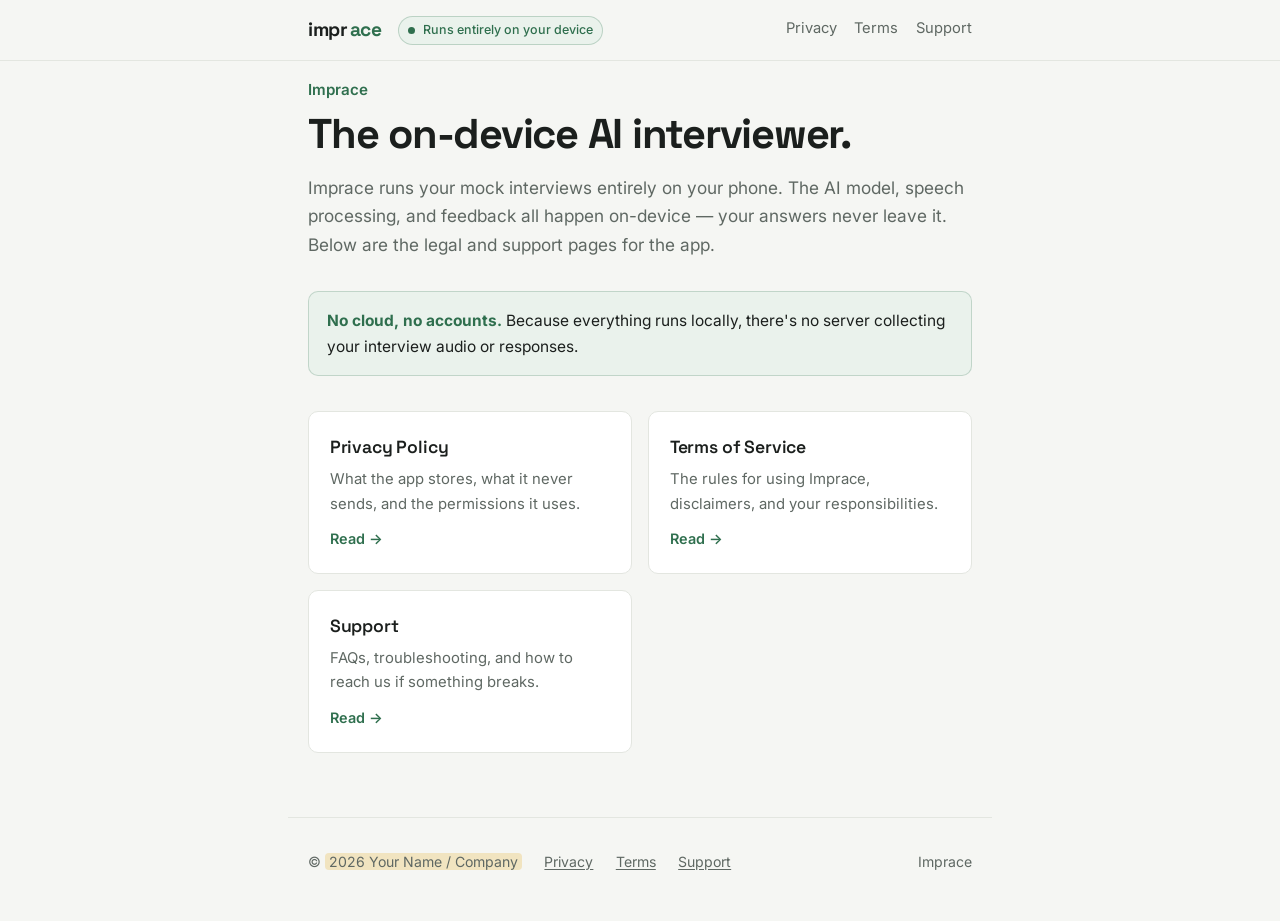
==== index.html @ 3a984e1f "Add legal and support pages" ====
<!DOCTYPE html>
<html lang="en">
<head>
  <meta charset="UTF-8" />
  <meta name="viewport" content="width=device-width, initial-scale=1, viewport-fit=cover" />
  <title>Imprace — Legal & Support</title>
  <meta name="description" content="Privacy policy, terms of service, and support for Imprace, the on-device AI interviewer app." />
  <link rel="stylesheet" href="style.css" />
</head>
<body>
  <header class="site-header">
    <div class="bar">
      <a class="brand" href="index.html">impr<span class="dot">ace</span></a>
      <span class="ondevice"><span class="led"></span> Runs entirely on your device</span>
      <nav class="pages">
        <a href="privacy-policy.html">Privacy</a>
        <a href="terms-of-service.html">Terms</a>
        <a href="support.html">Support</a>
      </nav>
    </div>
  </header>

  <main class="hero">
    <p class="kicker">Imprace</p>
    <h1 class="page-title">The on-device AI interviewer.</h1>
    <p class="lede">
      Imprace runs your mock interviews entirely on your phone. The AI model, speech
      processing, and feedback all happen on-device — your answers never leave it.
      Below are the legal and support pages for the app.
    </p>

    <div class="callout">
      <strong>No cloud, no accounts.</strong> Because everything runs locally, there's
      no server collecting your interview audio or responses.
    </div>

    <div class="cards">
      <a class="card" href="privacy-policy.html">
        <h2>Privacy Policy</h2>
        <p>What the app stores, what it never sends, and the permissions it uses.</p>
        <span class="go">Read →</span>
      </a>
      <a class="card" href="terms-of-service.html">
        <h2>Terms of Service</h2>
        <p>The rules for using Imprace, disclaimers, and your responsibilities.</p>
        <span class="go">Read →</span>
      </a>
      <a class="card" href="support.html">
        <h2>Support</h2>
        <p>FAQs, troubleshooting, and how to reach us if something breaks.</p>
        <span class="go">Read →</span>
      </a>
    </div>
  </main>

  <footer>
    <span>© <span class="fill">2026 Your Name / Company</span></span>
    <a href="privacy-policy.html">Privacy</a>
    <a href="terms-of-service.html">Terms</a>
    <a href="support.html">Support</a>
    <span class="spacer">Imprace</span>
  </footer>
</body>
</html>
---- style.css ----
/* Imprace — shared styles for legal & support pages
   Palette and type are chosen around the product's identity:
   an AI interviewer that runs entirely on the device. Calm,
   grounded, technical-but-trustworthy. Not a marketing site. */

@import url('https://fonts.googleapis.com/css2?family=Inter:wght@400;500;600&family=Space+Grotesk:wght@500;600;700&display=swap');

:root {
  --paper:    #f5f6f3;
  --surface:  #ffffff;
  --ink:      #1b1f1d;
  --muted:    #5f6863;
  --line:     #e3e6e0;
  --accent:   #2f6f4e;   /* grounded forest green — "safe, local" */
  --accent-soft: #eaf2ec;

  --sans: 'Inter', system-ui, -apple-system, Segoe UI, sans-serif;
  --display: 'Space Grotesk', var(--sans);

  --wrap: 44rem;         /* ~keeps line length readable */
  --radius: 10px;
}

@media (prefers-color-scheme: dark) {
  :root {
    --paper:   #14171a;
    --surface: #1b1f22;
    --ink:     #e8ece9;
    --muted:   #9aa39d;
    --line:    #2b3033;
    --accent:  #6bbf96;
    --accent-soft: #1e2a24;
  }
}

* { box-sizing: border-box; }

html { scroll-behavior: smooth; }
@media (prefers-reduced-motion: reduce) {
  html { scroll-behavior: auto; }
  * { animation: none !important; transition: none !important; }
}

body {
  margin: 0;
  background: var(--paper);
  color: var(--ink);
  font-family: var(--sans);
  font-size: 17px;
  line-height: 1.65;
  -webkit-font-smoothing: antialiased;
}

/* ---------- Header ---------- */
.site-header {
  border-bottom: 1px solid var(--line);
  background: color-mix(in srgb, var(--paper) 88%, transparent);
  backdrop-filter: saturate(1.2) blur(6px);
  position: sticky;
  top: 0;
  z-index: 10;
}
.site-header .bar {
  max-width: var(--wrap);
  margin: 0 auto;
  padding: 0.9rem 1.25rem;
  display: flex;
  align-items: center;
  gap: 1rem;
  flex-wrap: wrap;
}
.brand {
  display: inline-flex;
  align-items: baseline;
  gap: 0.15rem;
  font-family: var(--display);
  font-weight: 700;
  font-size: 1.2rem;
  letter-spacing: -0.02em;
  color: var(--ink);
  text-decoration: none;
}
.brand .dot { color: var(--accent); }

.ondevice {
  display: inline-flex;
  align-items: center;
  gap: 0.45rem;
  font-size: 0.78rem;
  color: var(--accent);
  background: var(--accent-soft);
  border: 1px solid color-mix(in srgb, var(--accent) 25%, transparent);
  padding: 0.2rem 0.6rem;
  border-radius: 999px;
  font-weight: 500;
}
.ondevice .led {
  width: 7px; height: 7px; border-radius: 50%;
  background: var(--accent);
  box-shadow: 0 0 0 0 color-mix(in srgb, var(--accent) 60%, transparent);
  animation: pulse 2.4s ease-out infinite;
}
@keyframes pulse {
  0%   { box-shadow: 0 0 0 0 color-mix(in srgb, var(--accent) 55%, transparent); }
  70%  { box-shadow: 0 0 0 6px transparent; }
  100% { box-shadow: 0 0 0 0 transparent; }
}

nav.pages {
  margin-left: auto;
  display: flex;
  gap: 1.1rem;
  font-size: 0.92rem;
}
nav.pages a {
  color: var(--muted);
  text-decoration: none;
  padding-bottom: 2px;
  border-bottom: 2px solid transparent;
}
nav.pages a:hover { color: var(--ink); }
nav.pages a[aria-current="page"] {
  color: var(--ink);
  border-bottom-color: var(--accent);
}

/* ---------- Content ---------- */
main {
  max-width: var(--wrap);
  margin: 0 auto;
  padding: 3rem 1.25rem 4rem;
}

.page-title {
  font-family: var(--display);
  font-weight: 700;
  font-size: clamp(1.9rem, 5vw, 2.6rem);
  line-height: 1.1;
  letter-spacing: -0.03em;
  margin: 0 0 0.4rem;
}
.updated {
  color: var(--muted);
  font-size: 0.9rem;
  margin: 0 0 2.5rem;
}

h2 {
  font-family: var(--display);
  font-weight: 600;
  font-size: 1.25rem;
  letter-spacing: -0.01em;
  margin: 2.6rem 0 0.6rem;
  scroll-margin-top: 5rem;
}
h3 {
  font-weight: 600;
  font-size: 1.02rem;
  margin: 1.6rem 0 0.4rem;
}

p, li { color: var(--ink); }
a { color: var(--accent); text-decoration: underline; text-underline-offset: 2px; }
ul, ol { padding-left: 1.3rem; }
li { margin: 0.35rem 0; }

.lede {
  font-size: 1.08rem;
  color: var(--muted);
  margin-bottom: 2rem;
}

/* callout used to highlight the on-device guarantee */
.callout {
  background: var(--accent-soft);
  border: 1px solid color-mix(in srgb, var(--accent) 22%, transparent);
  border-radius: var(--radius);
  padding: 1rem 1.15rem;
  margin: 1.6rem 0;
  font-size: 0.97rem;
}
.callout strong { color: var(--accent); }

/* editable placeholders authors must fill in */
.fill {
  background: color-mix(in srgb, #e9b949 30%, transparent);
  padding: 0 0.25rem;
  border-radius: 4px;
}
@media (prefers-color-scheme: dark) {
  .fill { background: color-mix(in srgb, #e9b949 22%, transparent); }
}

/* landing page cards */
.hero { padding-top: 1rem; }
.hero .kicker {
  color: var(--accent);
  font-weight: 600;
  font-size: 0.95rem;
  margin: 0 0 0.5rem;
}
.cards {
  display: grid;
  grid-template-columns: repeat(auto-fit, minmax(15rem, 1fr));
  gap: 1rem;
  margin-top: 2.2rem;
}
.card {
  display: block;
  background: var(--surface);
  border: 1px solid var(--line);
  border-radius: var(--radius);
  padding: 1.3rem;
  text-decoration: none;
  color: var(--ink);
  transition: border-color 0.15s ease, transform 0.15s ease;
}
.card:hover { border-color: var(--accent); transform: translateY(-2px); }
.card h2 { margin: 0 0 0.3rem; font-size: 1.1rem; }
.card p { margin: 0; color: var(--muted); font-size: 0.93rem; }
.card .go { color: var(--accent); font-weight: 600; font-size: 0.9rem; display: inline-block; margin-top: 0.7rem; }

/* ---------- Footer ---------- */
footer {
  border-top: 1px solid var(--line);
  max-width: var(--wrap);
  margin: 0 auto;
  padding: 2rem 1.25rem 3rem;
  color: var(--muted);
  font-size: 0.88rem;
  display: flex;
  gap: 1rem 1.4rem;
  flex-wrap: wrap;
  align-items: center;
}
footer a { color: var(--muted); }
footer a:hover { color: var(--ink); }
footer .spacer { margin-left: auto; }

:focus-visible {
  outline: 2px solid var(--accent);
  outline-offset: 2px;
  border-radius: 3px;
}
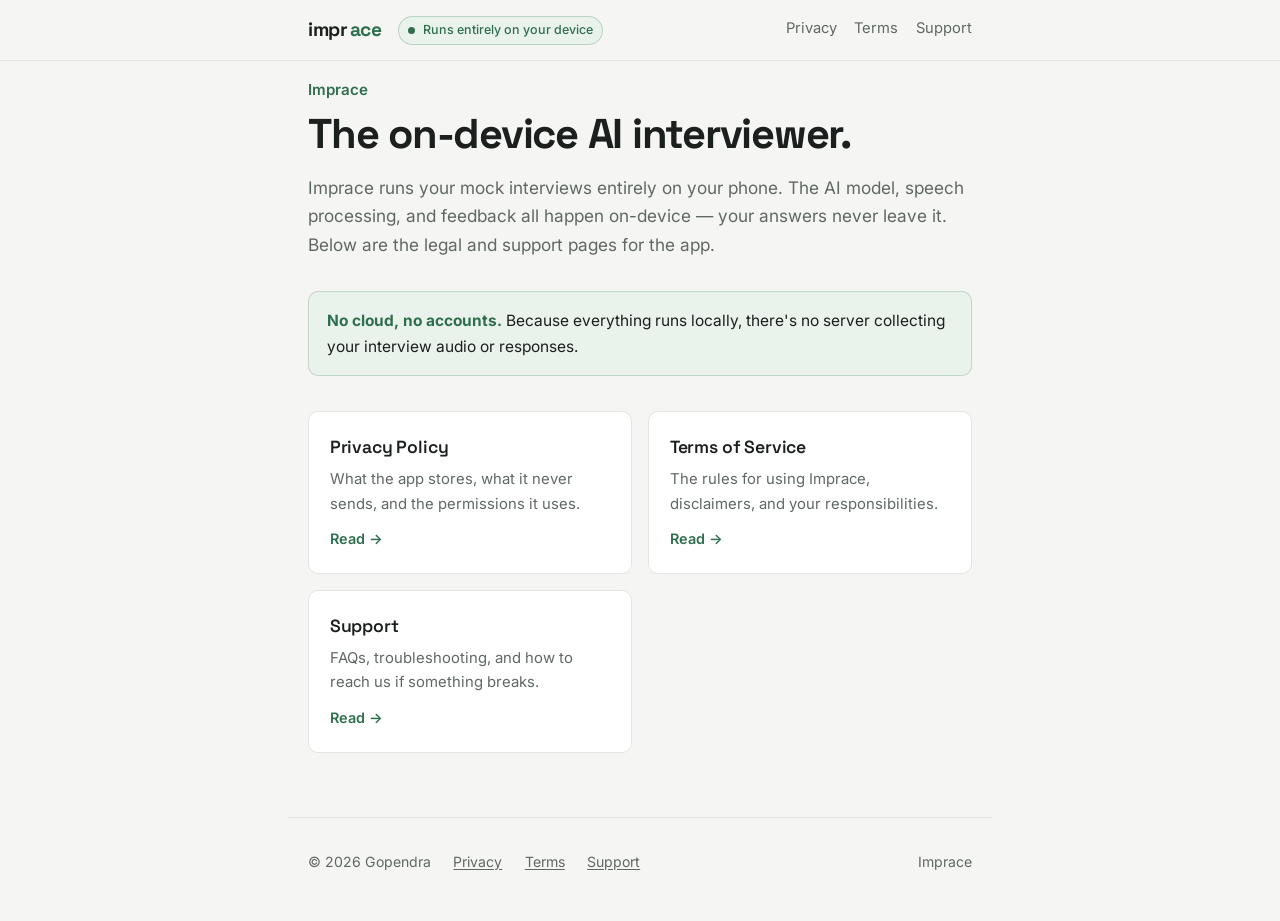
==== commit 7439f23f: "add copyright" ====
--- a/index.html
+++ b/index.html
@@ -54,7 +54,7 @@
   </main>
 
   <footer>
-    <span>© <span class="fill">2026 Your Name / Company</span></span>
+    <span>© 2026 Gopendra</span>
     <a href="privacy-policy.html">Privacy</a>
     <a href="terms-of-service.html">Terms</a>
     <a href="support.html">Support</a>
--- a/style.css
+++ b/style.css
@@ -6,39 +6,52 @@
 @import url('https://fonts.googleapis.com/css2?family=Inter:wght@400;500;600&family=Space+Grotesk:wght@500;600;700&display=swap');
 
 :root {
-  --paper:    #f5f6f3;
-  --surface:  #ffffff;
-  --ink:      #1b1f1d;
-  --muted:    #5f6863;
-  --line:     #e3e6e0;
-  --accent:   #2f6f4e;   /* grounded forest green — "safe, local" */
+  --paper: #f5f6f3;
+  --surface: #ffffff;
+  --ink: #1b1f1d;
+  --muted: #5f6863;
+  --line: #e3e6e0;
+  --accent: #2f6f4e;
+  /* grounded forest green — "safe, local" */
   --accent-soft: #eaf2ec;
 
   --sans: 'Inter', system-ui, -apple-system, Segoe UI, sans-serif;
   --display: 'Space Grotesk', var(--sans);
 
-  --wrap: 44rem;         /* ~keeps line length readable */
+  --wrap: 44rem;
+  /* ~keeps line length readable */
   --radius: 10px;
 }
 
 @media (prefers-color-scheme: dark) {
   :root {
-    --paper:   #14171a;
+    --paper: #14171a;
     --surface: #1b1f22;
-    --ink:     #e8ece9;
-    --muted:   #9aa39d;
-    --line:    #2b3033;
-    --accent:  #6bbf96;
+    --ink: #e8ece9;
+    --muted: #9aa39d;
+    --line: #2b3033;
+    --accent: #6bbf96;
     --accent-soft: #1e2a24;
   }
 }
 
-* { box-sizing: border-box; }
-
-html { scroll-behavior: smooth; }
+* {
+  box-sizing: border-box;
+}
+
+html {
+  scroll-behavior: smooth;
+}
+
 @media (prefers-reduced-motion: reduce) {
-  html { scroll-behavior: auto; }
-  * { animation: none !important; transition: none !important; }
+  html {
+    scroll-behavior: auto;
+  }
+
+  * {
+    animation: none !important;
+    transition: none !important;
+  }
 }
 
 body {
@@ -60,6 +73,7 @@
   top: 0;
   z-index: 10;
 }
+
 .site-header .bar {
   max-width: var(--wrap);
   margin: 0 auto;
@@ -69,6 +83,7 @@
   gap: 1rem;
   flex-wrap: wrap;
 }
+
 .brand {
   display: inline-flex;
   align-items: baseline;
@@ -80,7 +95,10 @@
   color: var(--ink);
   text-decoration: none;
 }
-.brand .dot { color: var(--accent); }
+
+.brand .dot {
+  color: var(--accent);
+}
 
 .ondevice {
   display: inline-flex;
@@ -94,16 +112,28 @@
   border-radius: 999px;
   font-weight: 500;
 }
+
 .ondevice .led {
-  width: 7px; height: 7px; border-radius: 50%;
+  width: 7px;
+  height: 7px;
+  border-radius: 50%;
   background: var(--accent);
   box-shadow: 0 0 0 0 color-mix(in srgb, var(--accent) 60%, transparent);
   animation: pulse 2.4s ease-out infinite;
 }
+
 @keyframes pulse {
-  0%   { box-shadow: 0 0 0 0 color-mix(in srgb, var(--accent) 55%, transparent); }
-  70%  { box-shadow: 0 0 0 6px transparent; }
-  100% { box-shadow: 0 0 0 0 transparent; }
+  0% {
+    box-shadow: 0 0 0 0 color-mix(in srgb, var(--accent) 55%, transparent);
+  }
+
+  70% {
+    box-shadow: 0 0 0 6px transparent;
+  }
+
+  100% {
+    box-shadow: 0 0 0 0 transparent;
+  }
 }
 
 nav.pages {
@@ -112,13 +142,18 @@
   gap: 1.1rem;
   font-size: 0.92rem;
 }
+
 nav.pages a {
   color: var(--muted);
   text-decoration: none;
   padding-bottom: 2px;
   border-bottom: 2px solid transparent;
 }
-nav.pages a:hover { color: var(--ink); }
+
+nav.pages a:hover {
+  color: var(--ink);
+}
+
 nav.pages a[aria-current="page"] {
   color: var(--ink);
   border-bottom-color: var(--accent);
@@ -139,6 +174,7 @@
   letter-spacing: -0.03em;
   margin: 0 0 0.4rem;
 }
+
 .updated {
   color: var(--muted);
   font-size: 0.9rem;
@@ -153,16 +189,32 @@
   margin: 2.6rem 0 0.6rem;
   scroll-margin-top: 5rem;
 }
+
 h3 {
   font-weight: 600;
   font-size: 1.02rem;
   margin: 1.6rem 0 0.4rem;
 }
 
-p, li { color: var(--ink); }
-a { color: var(--accent); text-decoration: underline; text-underline-offset: 2px; }
-ul, ol { padding-left: 1.3rem; }
-li { margin: 0.35rem 0; }
+p,
+li {
+  color: var(--ink);
+}
+
+a {
+  color: var(--accent);
+  text-decoration: underline;
+  text-underline-offset: 2px;
+}
+
+ul,
+ol {
+  padding-left: 1.3rem;
+}
+
+li {
+  margin: 0.35rem 0;
+}
 
 .lede {
   font-size: 1.08rem;
@@ -179,7 +231,10 @@
   margin: 1.6rem 0;
   font-size: 0.97rem;
 }
-.callout strong { color: var(--accent); }
+
+.callout strong {
+  color: var(--accent);
+}
 
 /* editable placeholders authors must fill in */
 .fill {
@@ -187,24 +242,32 @@
   padding: 0 0.25rem;
   border-radius: 4px;
 }
+
 @media (prefers-color-scheme: dark) {
-  .fill { background: color-mix(in srgb, #e9b949 22%, transparent); }
+  .fill {
+    background: color-mix(in srgb, #e9b949 22%, transparent);
+  }
 }
 
 /* landing page cards */
-.hero { padding-top: 1rem; }
+.hero {
+  padding-top: 1rem;
+}
+
 .hero .kicker {
   color: var(--accent);
   font-weight: 600;
   font-size: 0.95rem;
   margin: 0 0 0.5rem;
 }
+
 .cards {
   display: grid;
   grid-template-columns: repeat(auto-fit, minmax(15rem, 1fr));
   gap: 1rem;
   margin-top: 2.2rem;
 }
+
 .card {
   display: block;
   background: var(--surface);
@@ -215,10 +278,30 @@
   color: var(--ink);
   transition: border-color 0.15s ease, transform 0.15s ease;
 }
-.card:hover { border-color: var(--accent); transform: translateY(-2px); }
-.card h2 { margin: 0 0 0.3rem; font-size: 1.1rem; }
-.card p { margin: 0; color: var(--muted); font-size: 0.93rem; }
-.card .go { color: var(--accent); font-weight: 600; font-size: 0.9rem; display: inline-block; margin-top: 0.7rem; }
+
+.card:hover {
+  border-color: var(--accent);
+  transform: translateY(-2px);
+}
+
+.card h2 {
+  margin: 0 0 0.3rem;
+  font-size: 1.1rem;
+}
+
+.card p {
+  margin: 0;
+  color: var(--muted);
+  font-size: 0.93rem;
+}
+
+.card .go {
+  color: var(--accent);
+  font-weight: 600;
+  font-size: 0.9rem;
+  display: inline-block;
+  margin-top: 0.7rem;
+}
 
 /* ---------- Footer ---------- */
 footer {
@@ -233,12 +316,21 @@
   flex-wrap: wrap;
   align-items: center;
 }
-footer a { color: var(--muted); }
-footer a:hover { color: var(--ink); }
-footer .spacer { margin-left: auto; }
+
+footer a {
+  color: var(--muted);
+}
+
+footer a:hover {
+  color: var(--ink);
+}
+
+footer .spacer {
+  margin-left: auto;
+}
 
 :focus-visible {
   outline: 2px solid var(--accent);
   outline-offset: 2px;
   border-radius: 3px;
-}
+}
